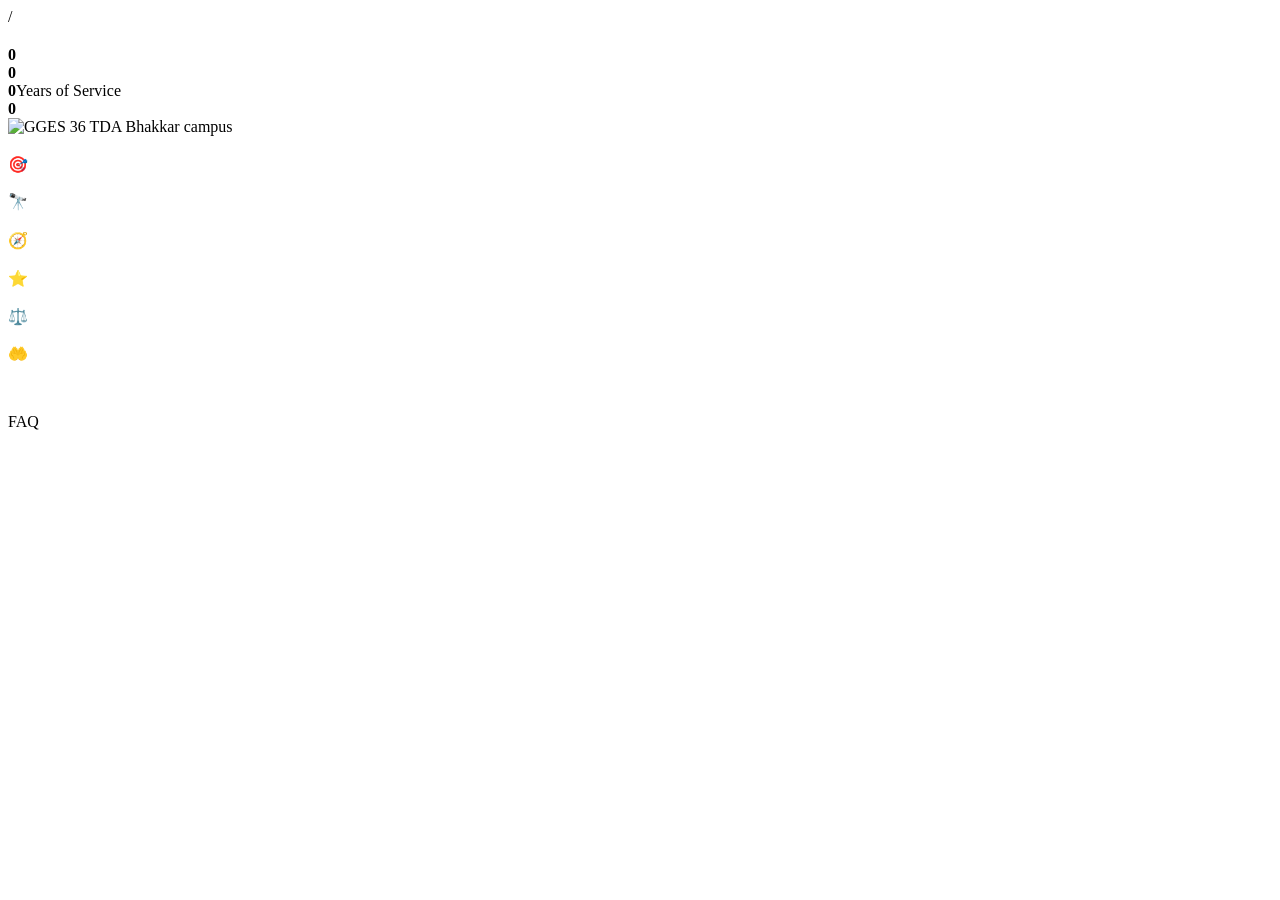
==== about.html @ c44a7a9c "Add files via upload" ====
<!DOCTYPE html>
<html lang="en" dir="ltr" data-theme="light">
<head>
<meta charset="UTF-8">
<meta name="viewport" content="width=device-width, initial-scale=1">
<title>About Us — GGES 36 TDA BHAKKAR</title>
<meta name="description" content="About GGES 36 TDA Bhakkar: mission, vision, core values, facilities, school information and frequently asked questions.">
<meta name="theme-color" content="#0b6e4f">
<link rel="icon" href="data:image/svg+xml,%3Csvg xmlns='http://www.w3.org/2000/svg' viewBox='0 0 64 64'%3E%3Crect width='64' height='64' rx='14' fill='%230b6e4f'/%3E%3Ctext x='32' y='43' font-family='Arial' font-size='30' font-weight='bold' fill='white' text-anchor='middle'%3EG%3C/text%3E%3C/svg%3E">
<link rel="stylesheet" href="assets/css/style.css">
</head>
<body>
<div id="site-header"></div>

<main id="main">
  <section class="page-head">
    <div class="shell">
      <nav class="crumbs" aria-label="Breadcrumb">
        <a href="index.html" data-i18n="nav.home"></a><span>/</span><span data-i18n="nav.about"></span>
      </nav>
      <h1 data-i18n="about.title"></h1>
      <p data-i18n="about.intro"></p>
    </div>
  </section>

  <!-- intro -->
  <section class="section">
    <div class="shell grid g-2" style="gap:2.2rem;align-items:center">
      <div class="reveal">
        <span class="eyebrow" data-i18n="about.eyebrow"></span>
        <h2 class="mt-2 mb-2" data-i18n="about.title"></h2>
        <p class="lead" id="aboutLong"></p>
        <div class="stats mt-3">
          <div class="stat"><b data-count="640" data-count-suffix="+">0</b><span data-i18n="home.statStudents"></span></div>
          <div class="stat"><b data-count="18">0</b><span data-i18n="home.statTeachers"></span></div>
          <div class="stat"><b data-count="40" data-count-suffix="+">0</b><span>Years of Service</span></div>
          <div class="stat"><b data-count="96" data-count-suffix="%">0</b><span data-i18n="home.statPass"></span></div>
        </div>
      </div>
      <figure class="card reveal" data-delay="100" style="margin:0">
        <img class="card__media" style="aspect-ratio:4/3"
             src="assets/images/school-gate.jpeg"
             alt="GGES 36 TDA Bhakkar campus" loading="lazy">
        <figcaption class="card__body"><h3 data-setting="schoolName"></h3><p class="muted small" data-setting="tagline"></p></figcaption>
      </figure>
    </div>
  </section>

  <!-- mission / vision -->
  <section class="section section--alt">
    <div class="shell grid g-2">
      <article class="card reveal">
        <div class="card__body">
          <span class="tile__icon" style="background:var(--gold-100);color:var(--gold-600)">🎯</span>
          <h3 class="mt-2" data-i18n="about.missionTitle"></h3>
          <p class="muted mt-2" data-i18n="about.missionText"></p>
        </div>
      </article>
      <article class="card reveal" data-delay="100">
        <div class="card__body">
          <span class="tile__icon">🔭</span>
          <h3 class="mt-2" data-i18n="about.visionTitle"></h3>
          <p class="muted mt-2" data-i18n="about.visionText"></p>
        </div>
      </article>
    </div>
  </section>

  <!-- values -->
  <section class="section">
    <div class="shell">
      <div class="section-head center reveal">
        <span class="eyebrow" data-i18n="about.valuesTitle"></span>
        <h2 class="mt-2" data-i18n="about.valuesTitle"></h2>
        <span class="title-rule"></span>
      </div>
      <div class="grid g-4">
        <article class="card reveal"><div class="card__body center">
          <span class="tile__icon" style="margin-inline:auto">🧭</span>
          <h3 class="mt-2" data-i18n="about.v1"></h3><p class="muted small" data-i18n="about.v1t"></p>
        </div></article>
        <article class="card reveal" data-delay="80"><div class="card__body center">
          <span class="tile__icon" style="margin-inline:auto">⭐</span>
          <h3 class="mt-2" data-i18n="about.v2"></h3><p class="muted small" data-i18n="about.v2t"></p>
        </div></article>
        <article class="card reveal" data-delay="160"><div class="card__body center">
          <span class="tile__icon" style="margin-inline:auto">⚖️</span>
          <h3 class="mt-2" data-i18n="about.v3"></h3><p class="muted small" data-i18n="about.v3t"></p>
        </div></article>
        <article class="card reveal" data-delay="240"><div class="card__body center">
          <span class="tile__icon" style="margin-inline:auto">🤲</span>
          <h3 class="mt-2" data-i18n="about.v4"></h3><p class="muted small" data-i18n="about.v4t"></p>
        </div></article>
      </div>
    </div>
  </section>

  <!-- facilities + school info -->
  <section class="section section--alt">
    <div class="shell grid g-2" style="gap:2.2rem;align-items:start">
      <div class="reveal">
        <h2 class="mb-3" data-i18n="about.facilitiesTitle"></h2>
        <ul class="grid" style="gap:.6rem" id="facilityList"></ul>
      </div>
      <div class="panel reveal" data-delay="100">
        <h3 class="mb-3" data-i18n="about.schoolInfo"></h3>
        <div class="table-wrap">
          <table class="data" style="min-width:0">
            <tbody>
              <tr><th style="width:42%"><span data-i18n="about.established"></span></th><td class="cell-strong" data-setting="established"></td></tr>
              <tr><th><span data-i18n="about.affiliation"></span></th><td data-i18n="about.affiliationValue"></td></tr>
              <tr><th><span data-i18n="about.medium"></span></th><td data-i18n="about.mediumValue"></td></tr>
              <tr><th><span data-i18n="about.grades"></span></th><td data-i18n="about.gradesValue"></td></tr>
              <tr><th><span data-i18n="about.principal"></span></th><td class="cell-strong" data-setting="principalName"></td></tr>
              <tr><th><span data-i18n="common.officeHours"></span></th><td data-setting="officeHours"></td></tr>
              <tr><th><span data-i18n="common.address"></span></th><td data-setting="address"></td></tr>
            </tbody>
          </table>
        </div>
      </div>
    </div>
  </section>

  <!-- FAQ -->
  <section class="section">
    <div class="shell" style="max-width:60rem">
      <div class="section-head center reveal">
        <span class="eyebrow">FAQ</span>
        <h2 class="mt-2" data-i18n="about.faq"></h2>
        <span class="title-rule"></span>
      </div>
      <div class="reveal" id="faqBox"></div>
    </div>
  </section>

  <!-- CTA -->
  <section class="section section--tight">
    <div class="shell">
      <div class="panel center reveal">
        <h2 data-i18n="home.ctaTitle"></h2>
        <p class="mt-2 muted" data-i18n="home.ctaText"></p>
        <div class="row mt-3" style="justify-content:center">
          <a class="btn btn--primary" href="admissions.html" data-i18n="home.ctaButton"></a>
          <a class="btn btn--outline" href="gallery.html" data-i18n="nav.gallery"></a>
        </div>
      </div>
    </div>
  </section>
</main>

<div id="site-footer"></div>

<script src="assets/js/store.js"></script>
<script src="assets/js/i18n.js"></script>
<script src="assets/js/app.js"></script>
<script>
(function () {
  'use strict';
  var $ = App.$, esc = App.esc;
  App.init({ active: 'about' });

  var FACILITIES = ['about.fac1','about.fac2','about.fac3','about.fac4','about.fac5','about.fac6','about.fac7','about.fac8'];
  var FAQ = [['about.q1','about.a1'],['about.q2','about.a2'],['about.q3','about.a3'],['about.q4','about.a4']];

  function paint() {
    var lang = I18N.lang();
    var s = Store.settings();
    $('#aboutLong').textContent = (lang === 'ur' && s.aboutLongUr) ? s.aboutLongUr : (s.aboutLong || '');

    $('#facilityList').innerHTML = FACILITIES.map(function (k) {
      return '<li class="card card--flat" style="border-style:dashed"><div class="card__body" style="padding:.8rem 1rem;display:flex;gap:.7rem;align-items:center">' +
        '<span style="color:var(--green-600);font-weight:800">✓</span><span style="font-size:.92rem">' + esc(I18N.t(k)) + '</span></div></li>';
    }).join('');

    $('#faqBox').innerHTML = FAQ.map(function (pair, i) {
      return '<details class="acc"' + (i === 0 ? ' open' : '') + '>' +
        '<summary>' + esc(I18N.t(pair[0])) + '</summary>' +
        '<div class="acc__body">' + esc(I18N.t(pair[1])) + '</div>' +
      '</details>';
    }).join('');
  }

  paint();
  document.addEventListener('gges:langchange', paint);
  Store.subscribe('settings', paint);
})();
</script>
</body>
</html>
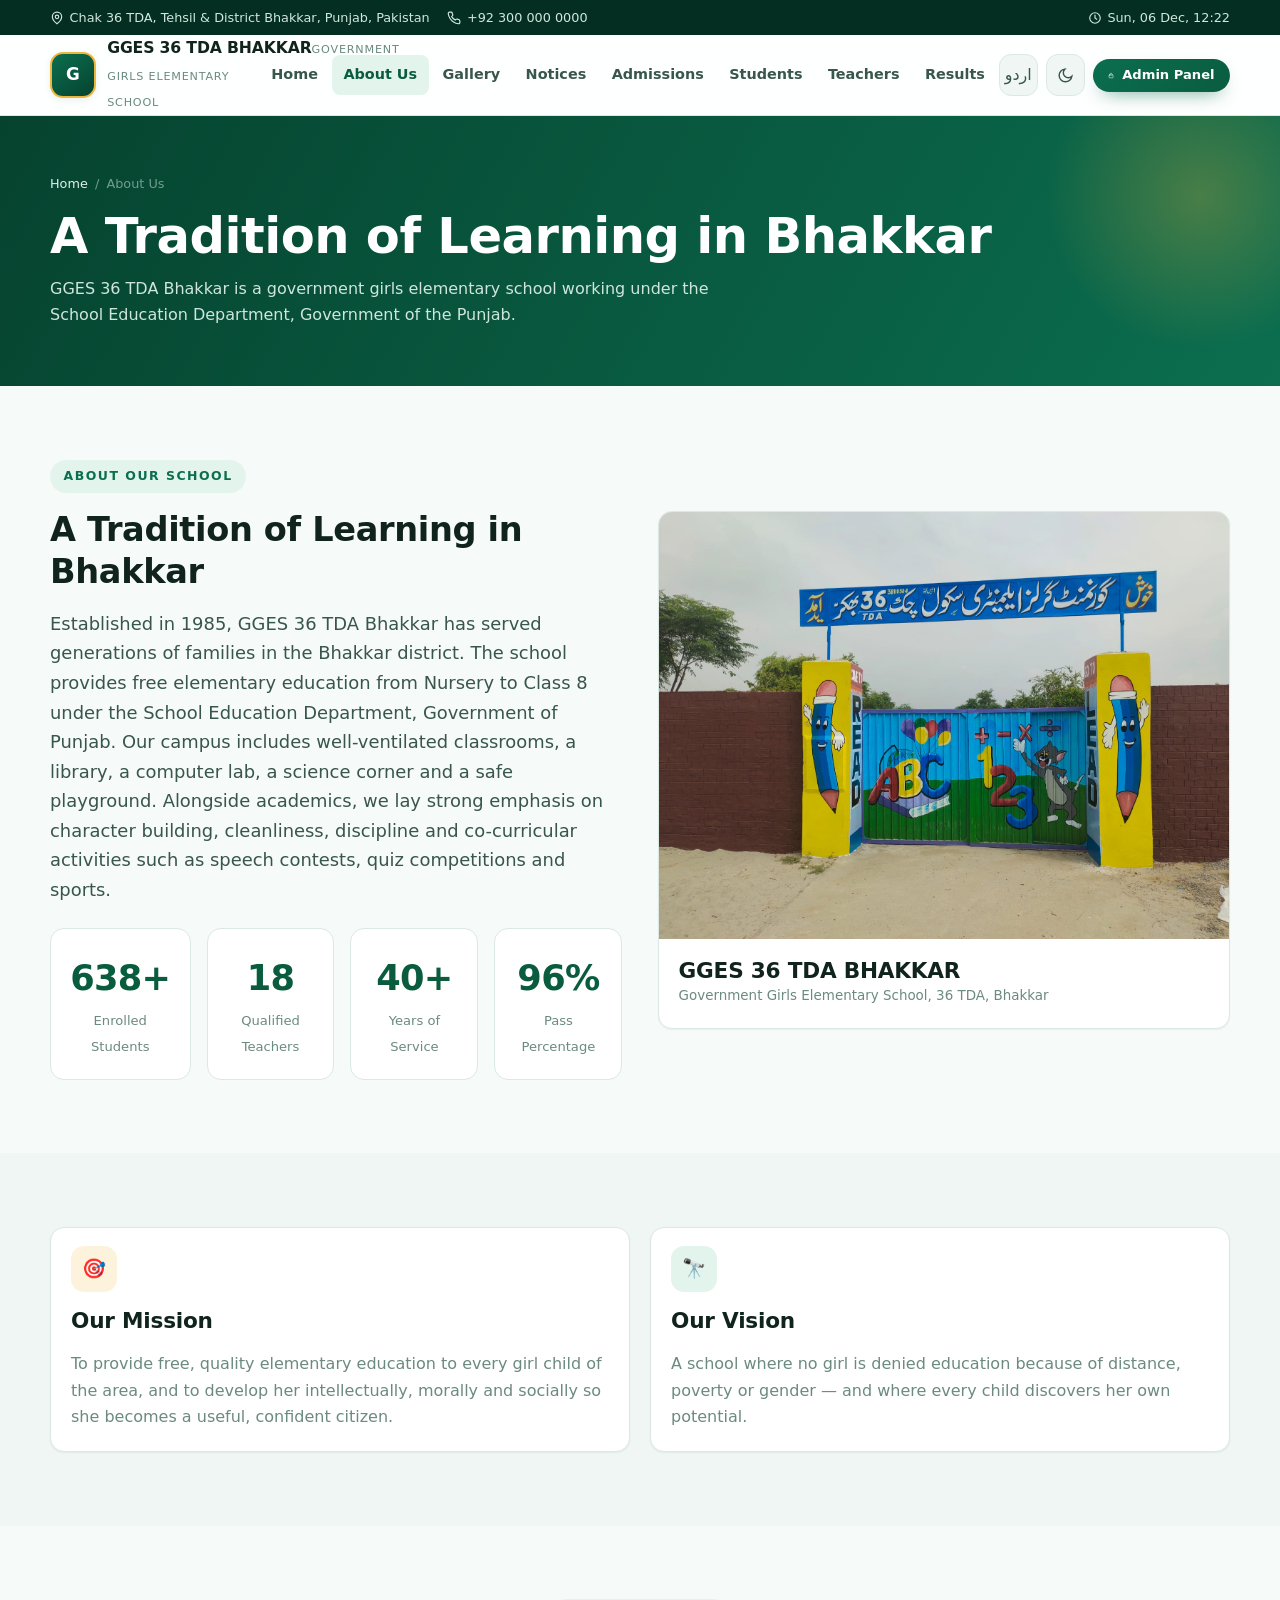
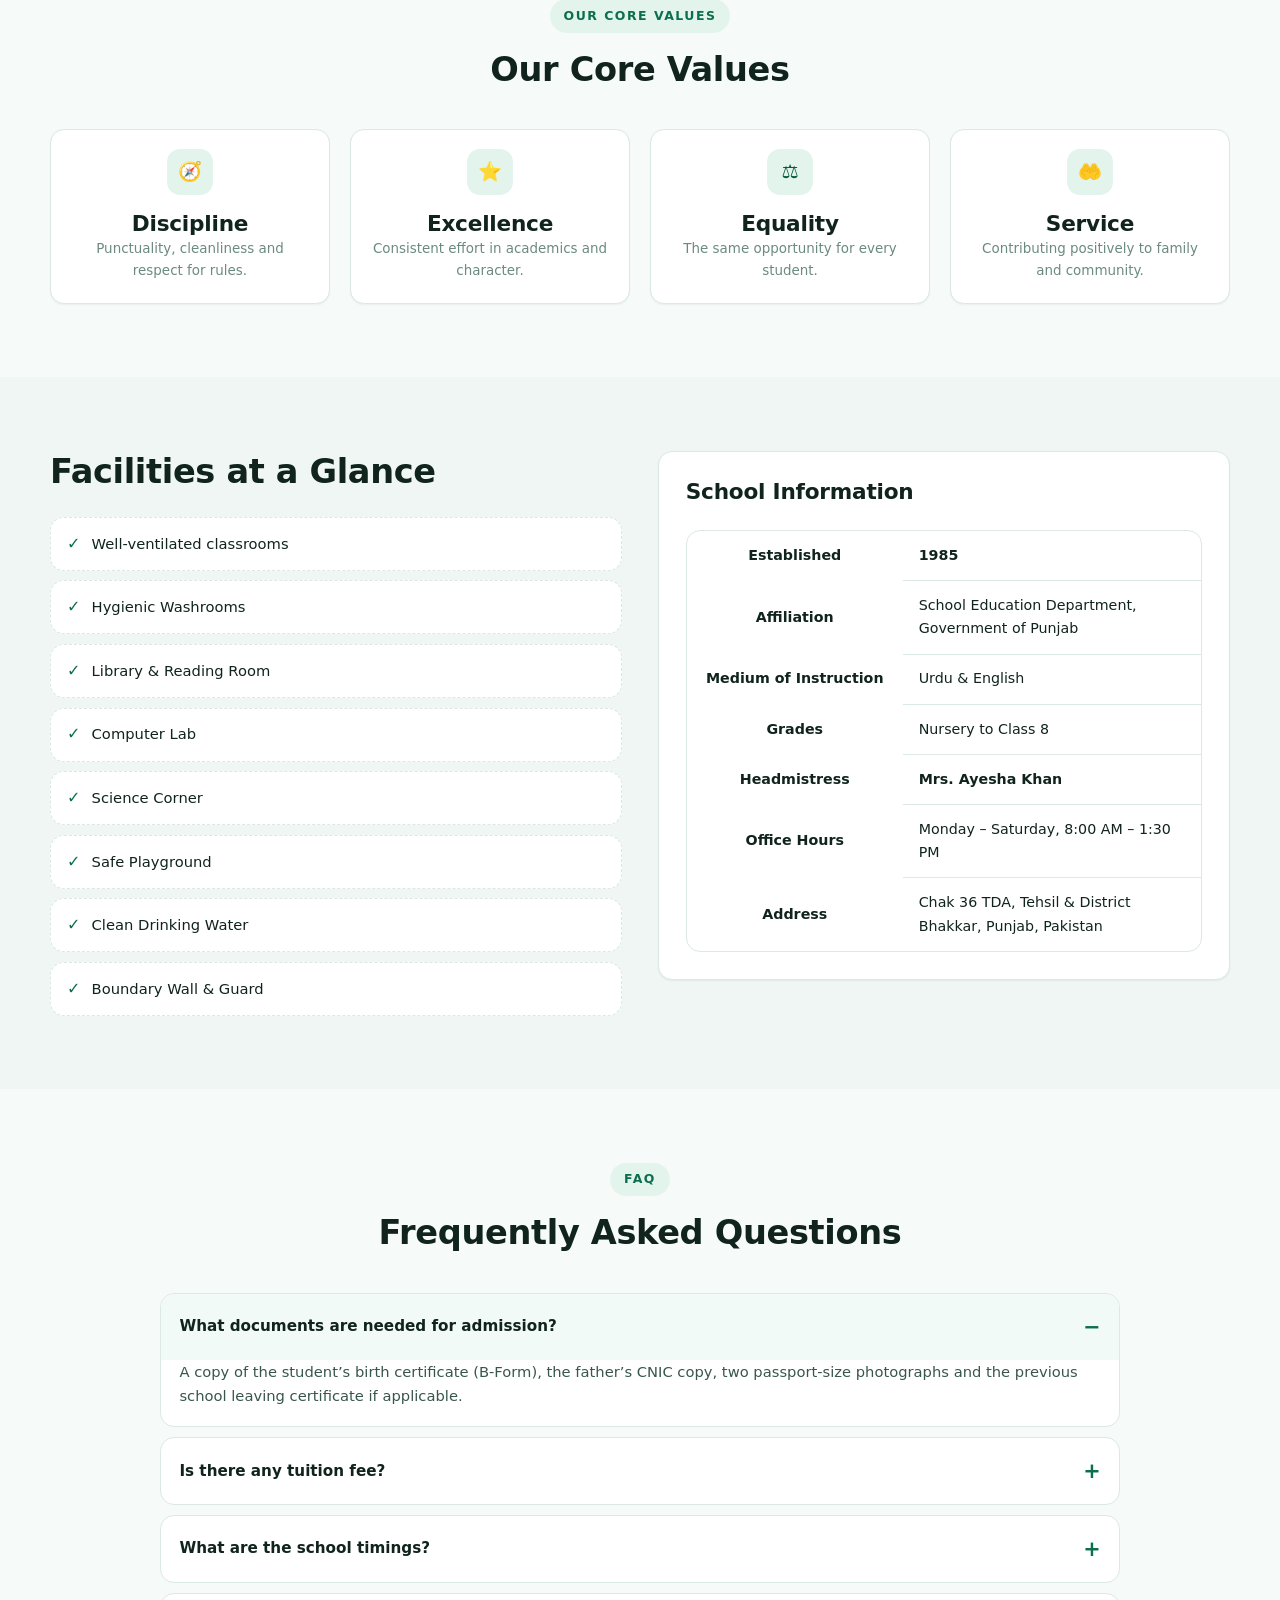
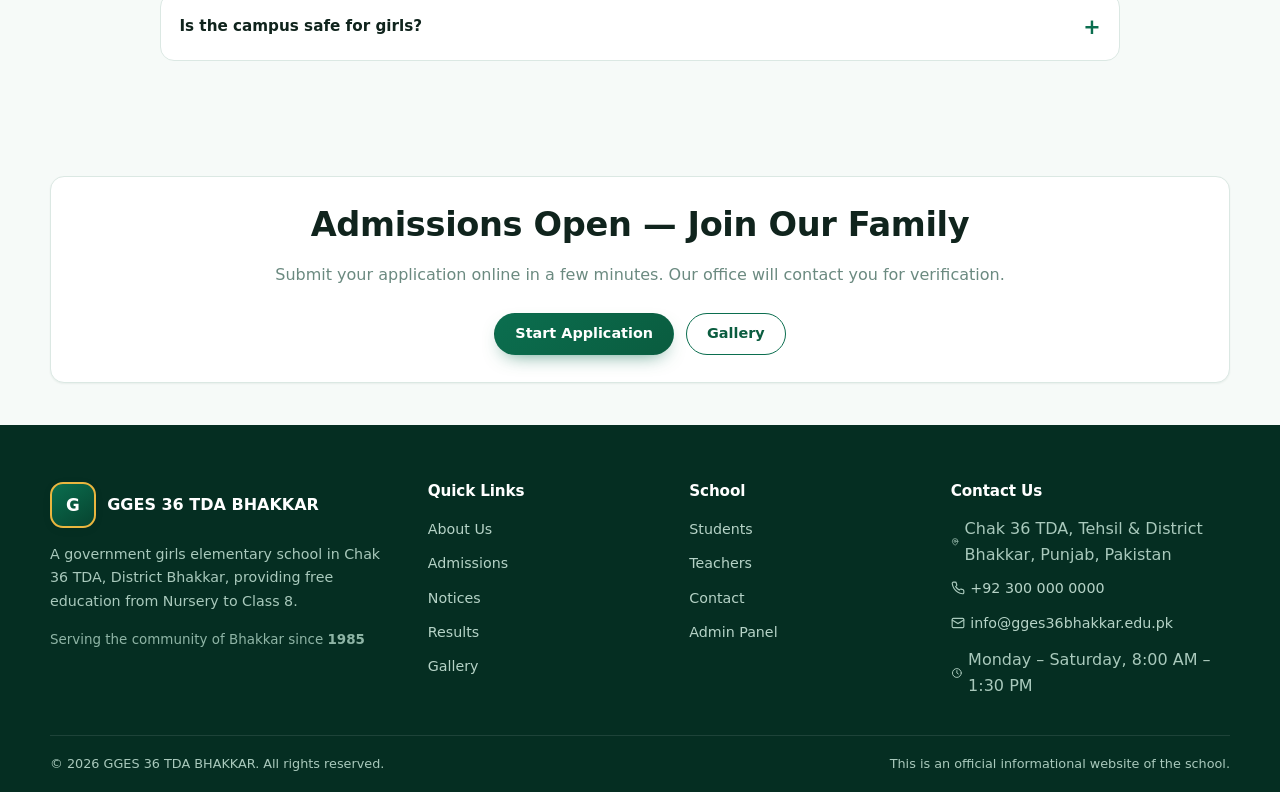
==== commit 6b7f8b2c: "Move school content to a shared Supabase backend The admin panel previously wrote only to the visito" ====
--- a/about.html
+++ b/about.html
@@ -150,6 +150,7 @@
 
 <div id="site-footer"></div>
 
+<script src="assets/js/vendor/supabase.js"></script>
 <script src="assets/js/store.js"></script>
 <script src="assets/js/i18n.js"></script>
 <script src="assets/js/app.js"></script>
--- a/assets/css/style.css
+++ b/assets/css/style.css
@@ -0,0 +1,688 @@
+/* ==========================================================================
+   GGES 36 TDA BHAKKAR — Design System
+   Government Girls Elementary School, 36 TDA, Bhakkar
+   ========================================================================== */
+
+/* ---------- Fonts ---------- */
+@import url('https://fonts.googleapis.com/css2?family=Plus+Jakarta+Sans:wght@400;500;600;700;800&family=Noto+Nastaliq+Urdu:wght@400;600;700&display=swap');
+
+/* ---------- Tokens ---------- */
+:root {
+  --green-900: #052e22;
+  --green-800: #06432f;
+  --green-700: #0a5c3f;
+  --green-600: #0b6e4f;
+  --green-500: #12855f;
+  --green-400: #2aa377;
+  --green-100: #e3f4ed;
+  --green-50: #f1faf6;
+
+  --gold-600: #b7791f;
+  --gold-500: #d99b23;
+  --gold-400: #eab63f;
+  --gold-100: #fdf3dd;
+
+  --ink: #10241d;
+  --ink-2: #38564c;
+  --muted: #6b8a80;
+  --line: #dbe8e3;
+  --bg: #f6faf8;
+  --surface: #ffffff;
+  --surface-2: #f0f6f3;
+
+  --danger: #c0392b;
+  --danger-soft: #fdeceb;
+  --warn: #b7791f;
+  --warn-soft: #fdf3dd;
+  --info: #1b6ca8;
+  --info-soft: #e8f2fa;
+  --ok: #12855f;
+  --ok-soft: #e3f4ed;
+
+  --radius-sm: 8px;
+  --radius: 14px;
+  --radius-lg: 22px;
+  --radius-full: 999px;
+
+  --shadow-xs: 0 1px 2px rgba(5, 46, 34, .06);
+  --shadow-sm: 0 2px 8px rgba(5, 46, 34, .07);
+  --shadow: 0 10px 30px -12px rgba(5, 46, 34, .22);
+  --shadow-lg: 0 24px 60px -20px rgba(5, 46, 34, .32);
+
+  --shell: 1180px;
+  --header-h: 70px;
+  --ease: cubic-bezier(.22, .61, .36, 1);
+}
+
+[data-theme="dark"] {
+  --ink: #e8f3ee;
+  --ink-2: #b9d2c8;
+  --muted: #8aa79c;
+  --line: #1e3a30;
+  --bg: #071a13;
+  --surface: #0c241b;
+  --surface-2: #102d22;
+  --green-50: #0c241b;
+  --green-100: #123528;
+  --shadow: 0 10px 30px -12px rgba(0, 0, 0, .6);
+  --shadow-lg: 0 24px 60px -20px rgba(0, 0, 0, .7);
+}
+
+/* ---------- Reset ---------- */
+*, *::before, *::after { box-sizing: border-box; }
+* { margin: 0; padding: 0; }
+html { -webkit-text-size-adjust: 100%; scroll-behavior: smooth; }
+@media (prefers-reduced-motion: reduce) {
+  html { scroll-behavior: auto; }
+  *, *::before, *::after { animation-duration: .001ms !important; transition-duration: .001ms !important; }
+}
+body {
+  font-family: 'Plus Jakarta Sans', system-ui, -apple-system, 'Segoe UI', Roboto, sans-serif;
+  background: var(--bg);
+  color: var(--ink);
+  line-height: 1.65;
+  font-size: 16px;
+  overflow-x: hidden;
+  -webkit-font-smoothing: antialiased;
+}
+img, svg, video { display: block; max-width: 100%; }
+img { height: auto; }
+button, input, select, textarea { font: inherit; color: inherit; }
+button { cursor: pointer; background: none; border: 0; }
+a { color: var(--green-600); text-decoration: none; }
+a:hover { color: var(--green-700); }
+ul, ol { list-style: none; }
+table { border-collapse: collapse; width: 100%; }
+:focus-visible { outline: 3px solid var(--gold-400); outline-offset: 2px; border-radius: 6px; }
+
+/* Urdu typography */
+html[lang="ur"] body {
+  font-family: 'Noto Nastaliq Urdu', 'Plus Jakarta Sans', serif;
+  line-height: 2.1;
+}
+html[lang="ur"] h1, html[lang="ur"] h2, html[lang="ur"] h3, html[lang="ur"] h4 {
+  line-height: 1.9;
+  font-family: 'Noto Nastaliq Urdu', serif;
+}
+html[dir="rtl"] .flip-icon { transform: scaleX(-1); }
+
+/* ---------- Layout ---------- */
+.shell { width: min(100% - 2.2rem, var(--shell)); margin-inline: auto; }
+.section { padding: clamp(2.6rem, 6vw, 4.6rem) 0; }
+.section--tight { padding: clamp(1.8rem, 4vw, 2.6rem) 0; }
+.section--alt { background: var(--surface-2); }
+.grid { display: grid; gap: 1.25rem; }
+.g-2 { grid-template-columns: repeat(2, 1fr); }
+.g-3 { grid-template-columns: repeat(3, 1fr); }
+.g-4 { grid-template-columns: repeat(4, 1fr); }
+.row { display: flex; gap: .75rem; flex-wrap: wrap; align-items: center; }
+.between { display: flex; gap: 1rem; align-items: center; justify-content: space-between; flex-wrap: wrap; }
+.center { text-align: center; }
+.stack > * + * { margin-top: 1rem; }
+.mt-1 { margin-top: .5rem; } .mt-2 { margin-top: 1rem; } .mt-3 { margin-top: 1.5rem; }
+.mb-2 { margin-bottom: 1rem; } .mb-3 { margin-bottom: 1.5rem; }
+.hide { display: none !important; }
+.spacer { flex: 1; }
+
+/* ---------- Headings ---------- */
+h1, h2, h3, h4 { line-height: 1.25; color: var(--ink); font-weight: 800; letter-spacing: -.01em; }
+h1 { font-size: clamp(1.85rem, 4.6vw, 3.1rem); }
+h2 { font-size: clamp(1.45rem, 3.2vw, 2.1rem); }
+h3 { font-size: clamp(1.1rem, 2.1vw, 1.35rem); }
+h4 { font-size: 1.02rem; }
+.lead { font-size: clamp(1rem, 1.5vw, 1.12rem); color: var(--ink-2); }
+.muted { color: var(--muted); }
+.small { font-size: .84rem; }
+.tiny { font-size: .75rem; }
+.eyebrow {
+  display: inline-flex; align-items: center; gap: .5rem;
+  font-size: .78rem; font-weight: 700; letter-spacing: .12em; text-transform: uppercase;
+  color: var(--green-600); background: var(--green-100);
+  padding: .4rem .85rem; border-radius: var(--radius-full);
+}
+html[lang="ur"] .eyebrow { letter-spacing: 0; text-transform: none; font-size: .9rem; }
+.section-head { max-width: 46rem; margin-bottom: clamp(1.6rem, 3vw, 2.4rem); }
+.section-head.center { margin-inline: auto; }
+.section-head p { color: var(--ink-2); margin-top: .6rem; }
+.title-rule { width: 64px; height: 4px; border-radius: 99px; background: linear-gradient(90deg, var(--green-600), var(--gold-400)); margin-top: .9rem; }
+.section-head.center .title-rule { margin-inline: auto; }
+
+/* ---------- Top bar ---------- */
+.topbar {
+  background: var(--green-900); color: #cfe7dd; font-size: .8rem;
+  padding: .45rem 0;
+}
+.topbar .shell { display: flex; align-items: center; gap: 1rem; flex-wrap: wrap; }
+.topbar a { color: #cfe7dd; }
+.topbar a:hover { color: #fff; }
+.topbar .tb-info { display: flex; gap: 1.1rem; flex-wrap: wrap; align-items: center; }
+.topbar .tb-right { margin-inline-start: auto; display: flex; gap: .5rem; align-items: center; }
+.tb-item { display: inline-flex; align-items: center; gap: .35rem; }
+
+/* ---------- Header ---------- */
+.site-header {
+  position: sticky; top: 0; z-index: 60;
+  background: color-mix(in srgb, var(--surface) 88%, transparent);
+  backdrop-filter: blur(14px) saturate(1.4);
+  border-bottom: 1px solid var(--line);
+  transition: box-shadow .25s var(--ease);
+}
+.site-header.is-stuck { box-shadow: var(--shadow-sm); }
+.nav { display: flex; align-items: center; gap: 1rem; min-height: var(--header-h); }
+.brand { display: flex; align-items: center; gap: .7rem; color: var(--ink); min-width: 0; }
+.brand:hover { color: var(--ink); }
+.brand__logo {
+  width: 46px; height: 46px; flex: 0 0 46px; border-radius: 13px;
+  background: linear-gradient(145deg, var(--green-600), var(--green-800));
+  display: grid; place-items: center; color: #fff; font-weight: 800; font-size: 1.05rem;
+  box-shadow: var(--shadow-sm); overflow: hidden; border: 2px solid var(--gold-400);
+}
+.brand__logo img { width: 100%; height: 100%; object-fit: cover; }
+.brand__text { min-width: 0; }
+.brand__name { font-weight: 800; font-size: .98rem; line-height: 1.2; letter-spacing: -.01em; white-space: nowrap; overflow: hidden; text-overflow: ellipsis; }
+.brand__sub { font-size: .7rem; color: var(--muted); letter-spacing: .07em; text-transform: uppercase; }
+html[lang="ur"] .brand__sub { letter-spacing: 0; }
+
+.nav__links { display: flex; align-items: center; gap: .15rem; margin-inline-start: auto; }
+.nav__link {
+  padding: .5rem .72rem; border-radius: var(--radius-sm); font-size: .9rem; font-weight: 600;
+  color: var(--ink-2); white-space: nowrap; transition: background .18s var(--ease), color .18s var(--ease);
+}
+.nav__link:hover { background: var(--surface-2); color: var(--green-700); }
+.nav__link[aria-current="page"] { color: var(--green-700); background: var(--green-100); }
+.nav__actions { display: flex; align-items: center; gap: .5rem; }
+
+.nav-toggle {
+  display: none; width: 44px; height: 44px; border-radius: 12px;
+  border: 1px solid var(--line); background: var(--surface);
+  place-items: center; margin-inline-start: auto;
+}
+.nav-toggle span { display: block; width: 19px; height: 2px; background: var(--ink); border-radius: 2px; position: relative; }
+.nav-toggle span::before, .nav-toggle span::after {
+  content: ''; position: absolute; left: 0; width: 19px; height: 2px; background: var(--ink); border-radius: 2px; transition: transform .25s var(--ease), top .25s var(--ease);
+}
+.nav-toggle span::before { top: -6px; }
+.nav-toggle span::after { top: 6px; }
+body.nav-open .nav-toggle span { background: transparent; }
+body.nav-open .nav-toggle span::before { top: 0; transform: rotate(45deg); }
+body.nav-open .nav-toggle span::after { top: 0; transform: rotate(-45deg); }
+
+@media (max-width: 1080px) {
+  .nav-toggle { display: grid; }
+  .nav__links {
+    position: fixed; inset: calc(var(--header-h) + 1.6rem) 0 auto 0;
+    flex-direction: column; align-items: stretch; gap: .15rem;
+    background: var(--surface); border-block: 1px solid var(--line);
+    padding: .8rem 1.1rem 1.2rem; margin: 0;
+    max-height: calc(100vh - var(--header-h)); overflow-y: auto;
+    transform: translateY(-12px); opacity: 0; pointer-events: none;
+    transition: opacity .2s var(--ease), transform .2s var(--ease);
+    box-shadow: var(--shadow);
+  }
+  body.nav-open .nav__links { transform: translateY(0); opacity: 1; pointer-events: auto; }
+  .nav__link { padding: .8rem 1rem; font-size: 1rem; }
+  .nav__actions { margin-inline-start: 0; }
+}
+@media (max-width: 640px) {
+  .brand__name { font-size: .88rem; }
+  .nav__actions .btn--ghost { display: none; }
+}
+
+/* ---------- Buttons ---------- */
+.btn {
+  display: inline-flex; align-items: center; justify-content: center; gap: .5rem;
+  padding: .72rem 1.25rem; border-radius: var(--radius-full);
+  font-weight: 700; font-size: .9rem; line-height: 1.2; border: 1px solid transparent;
+  transition: transform .16s var(--ease), box-shadow .16s var(--ease), background .16s var(--ease), color .16s var(--ease);
+  white-space: nowrap; text-align: center;
+}
+.btn:active { transform: translateY(1px) scale(.99); }
+.btn--primary { background: linear-gradient(135deg, var(--green-600), var(--green-700)); color: #fff; box-shadow: 0 8px 20px -10px rgba(11, 110, 79, .8); }
+.btn--primary:hover { color: #fff; box-shadow: 0 14px 28px -12px rgba(11, 110, 79, .9); transform: translateY(-1px); }
+.btn--gold { background: linear-gradient(135deg, var(--gold-500), var(--gold-600)); color: #2a1c02; }
+.btn--gold:hover { color: #2a1c02; transform: translateY(-1px); }
+.btn--outline { border-color: var(--green-600); color: var(--green-700); background: transparent; }
+.btn--outline:hover { background: var(--green-100); color: var(--green-800); }
+.btn--ghost { background: var(--surface-2); color: var(--ink-2); }
+.btn--ghost:hover { color: var(--green-700); background: var(--green-100); }
+.btn--light { background: rgba(255, 255, 255, .16); color: #fff; border-color: rgba(255, 255, 255, .4); backdrop-filter: blur(6px); }
+.btn--light:hover { background: rgba(255, 255, 255, .28); color: #fff; }
+.btn--danger { background: var(--danger); color: #fff; }
+.btn--danger:hover { color: #fff; filter: brightness(1.06); }
+.btn--sm { padding: .48rem .9rem; font-size: .82rem; }
+.btn--xs { padding: .34rem .68rem; font-size: .76rem; }
+.btn--block { width: 100%; }
+.btn--icon { padding: .55rem; width: 40px; height: 40px; border-radius: 12px; }
+.btn[disabled] { opacity: .55; pointer-events: none; }
+.icon-btn {
+  width: 42px; height: 42px; border-radius: 12px; display: grid; place-items: center;
+  background: var(--surface-2); color: var(--ink-2); border: 1px solid var(--line);
+  transition: background .18s var(--ease), color .18s var(--ease);
+}
+.icon-btn:hover { background: var(--green-100); color: var(--green-700); }
+
+/* ---------- Hero ---------- */
+.hero {
+  position: relative; isolation: isolate; overflow: hidden;
+  color: #fff; padding: clamp(3.2rem, 9vw, 6rem) 0;
+  background: linear-gradient(120deg, rgba(5, 46, 34, .93) 0%, rgba(6, 67, 47, .86) 45%, rgba(10, 92, 63, .78) 100%);
+}
+.hero__bg {
+  position: absolute; inset: 0; z-index: -2;
+  width: 100%; height: 100%; object-fit: cover;
+  transform: scale(1.04);
+}
+.hero::after {
+  content: ''; position: absolute; inset: 0; z-index: -1;
+  background: linear-gradient(120deg, rgba(5, 46, 34, .95) 0%, rgba(6, 67, 47, .82) 50%, rgba(10, 92, 63, .72) 100%);
+  display: none;
+}
+.hero--img::after { display: block; }
+.hero__grid { display: grid; grid-template-columns: 1.15fr .85fr; gap: clamp(1.5rem, 4vw, 3rem); align-items: center; }
+.hero h1 { color: #fff; }
+.hero p { color: #cde3da; }
+.hero .eyebrow { background: rgba(255, 255, 255, .14); color: #f6e3b6; border: 1px solid rgba(255, 255, 255, .2); }
+.hero__cta { display: flex; gap: .75rem; flex-wrap: wrap; margin-top: 1.7rem; }
+.hero__stats { display: grid; grid-template-columns: repeat(3, 1fr); gap: .9rem; margin-top: 2.2rem; max-width: 34rem; }
+.hero__stat { background: rgba(255, 255, 255, .09); border: 1px solid rgba(255, 255, 255, .16); border-radius: var(--radius); padding: .85rem 1rem; backdrop-filter: blur(6px); }
+.hero__stat b { display: block; font-size: clamp(1.3rem, 3vw, 1.85rem); color: #f7dd9b; line-height: 1.2; }
+.hero__stat span { font-size: .78rem; color: #c8ded4; }
+.hero__card {
+  background: rgba(255, 255, 255, .1); border: 1px solid rgba(255, 255, 255, .18);
+  border-radius: var(--radius-lg); padding: 1.1rem; backdrop-filter: blur(12px);
+  box-shadow: var(--shadow-lg);
+}
+.hero__card img { border-radius: var(--radius); aspect-ratio: 4/3; object-fit: cover; width: 100%; }
+.hero__card-body { padding: .9rem .35rem .2rem; }
+.hero__card h3 { color: #fff; font-size: 1rem; }
+.hero__card p { font-size: .84rem; }
+@media (max-width: 900px) {
+  .hero__grid { grid-template-columns: 1fr; }
+  .hero__card { max-width: 30rem; }
+}
+@media (max-width: 520px) {
+  .hero__stats { grid-template-columns: 1fr 1fr; }
+}
+
+/* Page banner (sub pages) */
+.page-head {
+  position: relative; color: #fff; padding: clamp(2.2rem, 6vw, 3.6rem) 0;
+  background: linear-gradient(120deg, var(--green-800), var(--green-600));
+  overflow: hidden;
+}
+.page-head::after {
+  content: ''; position: absolute; inset-inline-end: -80px; inset-block-start: -80px;
+  width: 320px; height: 320px; border-radius: 50%;
+  background: radial-gradient(circle, rgba(234, 182, 63, .28), transparent 68%);
+}
+.page-head h1 { color: #fff; position: relative; }
+.page-head p { color: #cfe6dd; max-width: 44rem; margin-top: .5rem; position: relative; }
+.crumbs { display: flex; gap: .45rem; font-size: .8rem; color: #b8d6c9; margin-bottom: .7rem; flex-wrap: wrap; position: relative; }
+.crumbs a { color: #dff0e8; }
+.crumbs span { opacity: .6; }
+
+/* ---------- Cards ---------- */
+.card {
+  background: var(--surface); border: 1px solid var(--line); border-radius: var(--radius);
+  overflow: hidden; box-shadow: var(--shadow-xs);
+  transition: transform .2s var(--ease), box-shadow .2s var(--ease), border-color .2s var(--ease);
+}
+.card:hover { transform: translateY(-3px); box-shadow: var(--shadow); border-color: var(--green-400); }
+.card__body { padding: 1.15rem 1.25rem 1.3rem; }
+.card__media { aspect-ratio: 4/3; width: 100%; object-fit: cover; background: var(--surface-2); }
+.card__title { font-size: 1.05rem; font-weight: 700; }
+.card__meta { display: flex; gap: .75rem; flex-wrap: wrap; font-size: .78rem; color: var(--muted); margin-top: .35rem; }
+.card--flat { box-shadow: none; }
+.card--flat:hover { transform: none; }
+
+.panel { background: var(--surface); border: 1px solid var(--line); border-radius: var(--radius); padding: clamp(1.1rem, 2.6vw, 1.7rem); box-shadow: var(--shadow-xs); }
+.panel__head { display: flex; gap: .8rem; align-items: center; justify-content: space-between; flex-wrap: wrap; margin-bottom: 1.1rem; }
+.panel__head h2, .panel__head h3 { margin: 0; }
+
+/* Info tiles */
+.tile { display: flex; gap: .85rem; align-items: flex-start; }
+.tile__icon {
+  width: 46px; height: 46px; flex: 0 0 46px; border-radius: 13px; display: grid; place-items: center;
+  background: var(--green-100); color: var(--green-700); font-size: 1.2rem;
+}
+.tile h4 { margin-bottom: .15rem; }
+.tile p { font-size: .88rem; color: var(--ink-2); }
+
+/* Feature cards */
+.feature { position: relative; padding-top: 1.6rem; }
+.feature__badge {
+  position: absolute; top: -1px; inset-inline-start: 1.4rem; width: 52px; height: 52px; border-radius: 16px;
+  display: grid; place-items: center; font-size: 1.35rem; color: #fff;
+  background: linear-gradient(145deg, var(--green-500), var(--green-700)); box-shadow: var(--shadow-sm);
+}
+.feature h3 { margin-top: .7rem; }
+.feature p { color: var(--ink-2); font-size: .92rem; margin-top: .4rem; }
+
+/* Stats strip */
+.stats { display: grid; grid-template-columns: repeat(4, 1fr); gap: 1rem; }
+.stat { background: var(--surface); border: 1px solid var(--line); border-radius: var(--radius); padding: 1.2rem; text-align: center; }
+.stat b { display: block; font-size: clamp(1.5rem, 3.4vw, 2.2rem); color: var(--green-700); letter-spacing: -.02em; }
+.stat span { font-size: .82rem; color: var(--muted); }
+@media (max-width: 780px) { .stats { grid-template-columns: 1fr 1fr; } }
+
+/* ---------- Badges / pills ---------- */
+.badge {
+  display: inline-flex; align-items: center; gap: .35rem; padding: .22rem .6rem;
+  border-radius: var(--radius-full); font-size: .72rem; font-weight: 700; letter-spacing: .02em;
+  background: var(--surface-2); color: var(--ink-2); border: 1px solid var(--line);
+}
+.badge--ok { background: var(--ok-soft); color: var(--green-700); border-color: transparent; }
+.badge--gold { background: var(--gold-100); color: var(--gold-600); border-color: transparent; }
+.badge--warn { background: var(--warn-soft); color: var(--warn); border-color: transparent; }
+.badge--info { background: var(--info-soft); color: var(--info); border-color: transparent; }
+.badge--danger { background: var(--danger-soft); color: var(--danger); border-color: transparent; }
+.badge--live { background: var(--danger-soft); color: var(--danger); }
+.badge--live::before {
+  content: ''; width: 7px; height: 7px; border-radius: 50%; background: var(--danger);
+  animation: pulse 1.6s infinite;
+}
+@keyframes pulse { 0%, 100% { opacity: 1; transform: scale(1); } 50% { opacity: .35; transform: scale(.8); } }
+
+/* ---------- Announcement ticker ---------- */
+.ticker { background: var(--gold-100); border-block: 1px solid #f0dfb4; }
+.ticker .shell { display: flex; align-items: center; gap: .8rem; padding-block: .55rem; }
+.ticker__label {
+  flex: 0 0 auto; font-size: .74rem; font-weight: 800; letter-spacing: .06em; text-transform: uppercase;
+  background: var(--gold-500); color: #2a1c02; padding: .25rem .6rem; border-radius: var(--radius-sm);
+}
+.ticker__viewport { overflow: hidden; flex: 1; min-width: 0; }
+.ticker__track { display: flex; gap: 2.5rem; white-space: nowrap; animation: ticker 28s linear infinite; }
+.ticker__track:hover { animation-play-state: paused; }
+.ticker__item { font-size: .87rem; color: #6a4c07; font-weight: 600; }
+@keyframes ticker { from { transform: translateX(0); } to { transform: translateX(-50%); } }
+html[dir="rtl"] .ticker__track { animation-name: ticker-rtl; }
+@keyframes ticker-rtl { from { transform: translateX(0); } to { transform: translateX(50%); } }
+
+/* ---------- Notice list ---------- */
+.notice {
+  display: flex; gap: 1rem; padding: 1.05rem 1.15rem; border: 1px solid var(--line);
+  border-radius: var(--radius); background: var(--surface); transition: border-color .18s var(--ease), background .18s var(--ease);
+}
+.notice:hover { border-color: var(--green-400); background: var(--green-50); }
+.notice__date {
+  flex: 0 0 66px; text-align: center; background: var(--green-100); color: var(--green-700);
+  border-radius: var(--radius-sm); padding: .45rem .3rem; height: fit-content;
+}
+.notice__date b { display: block; font-size: 1.25rem; line-height: 1.1; }
+.notice__date span { font-size: .68rem; text-transform: uppercase; letter-spacing: .06em; }
+.notice__body { min-width: 0; flex: 1; }
+.notice__body h3 { font-size: 1rem; }
+.notice__body p { font-size: .89rem; color: var(--ink-2); margin-top: .3rem; }
+.notice__foot { display: flex; gap: .6rem; flex-wrap: wrap; align-items: center; margin-top: .6rem; }
+
+/* ---------- Gallery ---------- */
+.filters { display: flex; gap: .5rem; flex-wrap: wrap; }
+.chip {
+  padding: .42rem .9rem; border-radius: var(--radius-full); font-size: .82rem; font-weight: 600;
+  background: var(--surface-2); color: var(--ink-2); border: 1px solid var(--line); transition: all .18s var(--ease);
+}
+.chip:hover { border-color: var(--green-400); color: var(--green-700); }
+.chip[aria-pressed="true"] { background: var(--green-600); color: #fff; border-color: var(--green-600); }
+
+.gallery-grid { display: grid; grid-template-columns: repeat(auto-fill, minmax(230px, 1fr)); gap: 1rem; }
+.gitem {
+  position: relative; border-radius: var(--radius); overflow: hidden; background: var(--surface-2);
+  cursor: zoom-in; border: 1px solid var(--line); aspect-ratio: 4/3;
+}
+.gitem img { width: 100%; height: 100%; object-fit: cover; transition: transform .45s var(--ease); }
+.gitem:hover img { transform: scale(1.07); }
+.gitem__cap {
+  position: absolute; inset: auto 0 0 0; padding: .9rem .9rem .7rem; color: #fff; font-size: .84rem; font-weight: 600;
+  background: linear-gradient(to top, rgba(5, 46, 34, .92), rgba(5, 46, 34, 0));
+  opacity: 0; transform: translateY(8px); transition: opacity .25s var(--ease), transform .25s var(--ease);
+}
+.gitem:hover .gitem__cap { opacity: 1; transform: translateY(0); }
+.gitem--wide { grid-column: span 2; aspect-ratio: 8/3.6; }
+@media (max-width: 640px) { .gitem--wide { grid-column: span 1; aspect-ratio: 4/3; } }
+
+/* Lightbox */
+.lightbox {
+  position: fixed; inset: 0; z-index: 200; background: rgba(3, 20, 14, .94);
+  display: none; place-items: center; padding: 1.2rem; backdrop-filter: blur(4px);
+}
+.lightbox.is-open { display: grid; }
+.lightbox img { max-width: min(1100px, 94vw); max-height: 82vh; border-radius: var(--radius); object-fit: contain; }
+.lightbox__cap { color: #d9ece4; text-align: center; margin-top: .8rem; font-size: .9rem; }
+.lightbox__close { position: absolute; top: 1rem; inset-inline-end: 1rem; color: #fff; background: rgba(255,255,255,.14); }
+.lightbox__nav { position: absolute; top: 50%; transform: translateY(-50%); color: #fff; background: rgba(255,255,255,.14); width: 46px; height: 46px; border-radius: 50%; display: grid; place-items: center; }
+.lightbox__nav--prev { inset-inline-start: 1rem; }
+.lightbox__nav--next { inset-inline-end: 1rem; }
+
+/* ---------- Forms ---------- */
+.form-grid { display: grid; grid-template-columns: 1fr 1fr; gap: 1rem 1.1rem; }
+.field { display: flex; flex-direction: column; gap: .38rem; }
+.field--full { grid-column: 1 / -1; }
+.field label { font-size: .85rem; font-weight: 700; color: var(--ink-2); }
+.field .req { color: var(--danger); }
+.input, .select, .textarea {
+  width: 100%; padding: .72rem .9rem; border-radius: var(--radius-sm);
+  border: 1px solid var(--line); background: var(--surface); color: var(--ink);
+  transition: border-color .16s var(--ease), box-shadow .16s var(--ease); font-size: .93rem;
+}
+.input::placeholder, .textarea::placeholder { color: var(--muted); opacity: .8; }
+.input:focus, .select:focus, .textarea:focus {
+  outline: none; border-color: var(--green-500); box-shadow: 0 0 0 4px var(--green-100);
+}
+.textarea { min-height: 118px; resize: vertical; }
+.select { appearance: none; background-image: url("data:image/svg+xml,%3Csvg xmlns='http://www.w3.org/2000/svg' width='12' height='8' viewBox='0 0 12 8'%3E%3Cpath fill='%236b8a80' d='M1 1l5 5 5-5'/%3E%3C/svg%3E"); background-repeat: no-repeat; background-position: right .9rem center; padding-inline-end: 2.2rem; }
+html[dir="rtl"] .select { background-position: left .9rem center; }
+.field .hint { font-size: .76rem; color: var(--muted); }
+.field .err { font-size: .76rem; color: var(--danger); font-weight: 600; display: none; }
+.field.has-error .input, .field.has-error .select, .field.has-error .textarea { border-color: var(--danger); box-shadow: 0 0 0 4px var(--danger-soft); }
+.field.has-error .err { display: block; }
+@media (max-width: 680px) { .form-grid { grid-template-columns: 1fr; } }
+
+.searchbar { position: relative; flex: 1; min-width: 220px; }
+.searchbar .input { padding-inline-start: 2.6rem; }
+.searchbar::before {
+  content: '⌕'; position: absolute; inset-inline-start: .95rem; top: 50%; transform: translateY(-50%);
+  color: var(--muted); font-size: 1.15rem; pointer-events: none;
+}
+
+/* Avatar */
+.avatar {
+  width: 74px; height: 74px; border-radius: 50%; object-fit: cover; border: 3px solid var(--green-100);
+  background: var(--green-100); display: grid; place-items: center; color: var(--green-700);
+  font-weight: 800; font-size: 1.3rem; flex: 0 0 auto;
+}
+.avatar--sm { width: 44px; height: 44px; font-size: .9rem; border-width: 2px; }
+.avatar--lg { width: 108px; height: 108px; font-size: 1.8rem; }
+
+.person { text-align: center; padding: 1.4rem 1rem; }
+.person .avatar { margin-inline: auto; margin-bottom: .8rem; }
+.person h3 { font-size: 1rem; margin-bottom: .15rem; }
+.person .role { font-size: .82rem; color: var(--green-600); font-weight: 700; }
+.person .meta { font-size: .78rem; color: var(--muted); margin-top: .45rem; }
+
+/* ---------- Tables ---------- */
+.table-wrap { overflow-x: auto; border: 1px solid var(--line); border-radius: var(--radius); background: var(--surface); -webkit-overflow-scrolling: touch; }
+table.data { min-width: 620px; font-size: .89rem; }
+table.data thead th {
+  background: var(--surface-2); text-align: start; padding: .8rem 1rem; font-size: .76rem;
+  text-transform: uppercase; letter-spacing: .07em; color: var(--muted); font-weight: 800;
+  border-bottom: 1px solid var(--line); white-space: nowrap;
+}
+html[lang="ur"] table.data thead th { text-transform: none; letter-spacing: 0; font-size: .84rem; }
+table.data tbody td { padding: .8rem 1rem; border-bottom: 1px solid var(--line); vertical-align: middle; }
+table.data tbody tr:last-child td { border-bottom: 0; }
+table.data tbody tr:hover { background: var(--green-50); }
+.cell-strong { font-weight: 700; }
+.grade { font-weight: 800; }
+.grade--A { color: var(--green-600); }
+.grade--B { color: var(--info); }
+.grade--C { color: var(--warn); }
+.grade--D, .grade--F { color: var(--danger); }
+
+/* Result card */
+.result-card { background: linear-gradient(150deg, var(--green-700), var(--green-900)); color: #fff; border-radius: var(--radius-lg); padding: 1.5rem; box-shadow: var(--shadow); }
+.result-card h3 { color: #fff; }
+.result-card .muted { color: #a9c9bc; }
+.result-card__rows { display: grid; grid-template-columns: repeat(auto-fit, minmax(110px, 1fr)); gap: .7rem; margin-top: 1.2rem; }
+.result-card__rows div { background: rgba(255, 255, 255, .1); border-radius: var(--radius-sm); padding: .6rem .75rem; }
+.result-card__rows b { display: block; color: #f7dd9b; font-size: 1.1rem; }
+.result-card__rows span { font-size: .74rem; color: #bcd8cc; }
+.marks-bar { height: 8px; border-radius: 99px; background: rgba(255, 255, 255, .18); overflow: hidden; }
+.marks-bar i { display: block; height: 100%; border-radius: 99px; background: linear-gradient(90deg, var(--gold-400), #fff); }
+
+/* ---------- Accordion / FAQ ---------- */
+.acc { border: 1px solid var(--line); border-radius: var(--radius); background: var(--surface); overflow: hidden; }
+.acc + .acc { margin-top: .6rem; }
+.acc summary {
+  list-style: none; cursor: pointer; padding: 1rem 1.15rem; font-weight: 700; font-size: .95rem;
+  display: flex; align-items: center; gap: .8rem; justify-content: space-between;
+}
+.acc summary::-webkit-details-marker { display: none; }
+.acc summary::after { content: '+'; font-size: 1.3rem; color: var(--green-600); font-weight: 700; }
+.acc[open] summary::after { content: '−'; }
+.acc[open] summary { background: var(--green-50); }
+.acc__body { padding: 0 1.15rem 1.1rem; color: var(--ink-2); font-size: .92rem; }
+
+/* ---------- Timeline ---------- */
+.timeline { position: relative; padding-inline-start: 1.6rem; }
+.timeline::before { content: ''; position: absolute; inset-block: .4rem 0; inset-inline-start: .38rem; width: 2px; background: var(--line); }
+.tl-item { position: relative; padding-bottom: 1.4rem; }
+.tl-item::before {
+  content: ''; position: absolute; inset-inline-start: -1.6rem; top: .4rem; width: 14px; height: 14px;
+  border-radius: 50%; background: var(--green-600); border: 3px solid var(--surface); box-shadow: 0 0 0 1px var(--line);
+}
+.tl-item h4 { font-size: .98rem; }
+.tl-item span { font-size: .78rem; color: var(--green-600); font-weight: 700; }
+.tl-item p { font-size: .89rem; color: var(--ink-2); margin-top: .2rem; }
+
+/* ---------- Modal ---------- */
+.modal { position: fixed; inset: 0; z-index: 190; background: rgba(3, 20, 14, .6); display: none; align-items: flex-start; justify-content: center; padding: 1.2rem; overflow-y: auto; backdrop-filter: blur(3px); }
+.modal.is-open { display: flex; }
+.modal__box {
+  background: var(--surface); border-radius: var(--radius-lg); width: min(660px, 100%);
+  box-shadow: var(--shadow-lg); margin: auto; animation: pop .22s var(--ease);
+}
+.modal__box--wide { width: min(880px, 100%); }
+@keyframes pop { from { opacity: 0; transform: translateY(14px) scale(.98); } to { opacity: 1; transform: none; } }
+.modal__head { display: flex; align-items: center; justify-content: space-between; gap: 1rem; padding: 1.15rem 1.35rem; border-bottom: 1px solid var(--line); }
+.modal__head h3 { font-size: 1.05rem; }
+.modal__body { padding: 1.35rem; }
+.modal__foot { padding: 1rem 1.35rem; border-top: 1px solid var(--line); display: flex; gap: .6rem; justify-content: flex-end; flex-wrap: wrap; }
+
+/* ---------- Toast ---------- */
+.toasts { position: fixed; z-index: 300; inset-block-end: 1.2rem; inset-inline-end: 1.2rem; display: flex; flex-direction: column; gap: .6rem; max-width: min(360px, 92vw); }
+.toast {
+  background: var(--surface); border: 1px solid var(--line); border-inline-start: 5px solid var(--green-600);
+  border-radius: var(--radius-sm); padding: .85rem 1rem; box-shadow: var(--shadow); animation: slideIn .28s var(--ease);
+  display: flex; gap: .7rem; align-items: flex-start;
+}
+.toast--error { border-inline-start-color: var(--danger); }
+.toast--warn { border-inline-start-color: var(--warn); }
+.toast--info { border-inline-start-color: var(--info); }
+.toast strong { display: block; font-size: .9rem; }
+.toast p { font-size: .83rem; color: var(--muted); margin: 0; }
+@keyframes slideIn { from { opacity: 0; transform: translateY(12px); } to { opacity: 1; transform: none; } }
+
+/* ---------- Empty state ---------- */
+.empty { text-align: center; padding: 3rem 1.2rem; color: var(--muted); border: 1px dashed var(--line); border-radius: var(--radius); background: var(--surface); }
+.empty__icon { font-size: 2.4rem; opacity: .55; margin-bottom: .5rem; }
+
+/* ---------- Skeleton ---------- */
+.skeleton { background: linear-gradient(90deg, var(--surface-2) 25%, var(--line) 37%, var(--surface-2) 63%); background-size: 400% 100%; animation: shimmer 1.4s infinite linear; border-radius: var(--radius-sm); }
+@keyframes shimmer { from { background-position: 100% 0; } to { background-position: -100% 0; } }
+
+/* ---------- Footer ---------- */
+.site-footer { background: var(--green-900); color: #a9c9bc; padding: clamp(2.4rem, 5vw, 3.6rem) 0 0; margin-top: auto; }
+.site-footer h4 { color: #fff; font-size: .95rem; margin-bottom: .9rem; }
+.site-footer a { color: #b6d3c7; font-size: .89rem; }
+.site-footer a:hover { color: #fff; }
+.footer-grid { display: grid; grid-template-columns: 1.5fr 1fr 1fr 1.2fr; gap: 1.8rem; }
+.footer-list li + li { margin-top: .5rem; }
+.footer-brand { display: flex; gap: .7rem; align-items: center; margin-bottom: .9rem; }
+.footer-brand b { color: #fff; font-size: 1rem; }
+.footer-bottom {
+  margin-top: 2.2rem; border-top: 1px solid rgba(255, 255, 255, .1); padding: 1.1rem 0;
+  display: flex; gap: .8rem; justify-content: space-between; flex-wrap: wrap; font-size: .8rem;
+}
+.social { display: flex; gap: .5rem; }
+.social a {
+  width: 38px; height: 38px; border-radius: 11px; display: grid; place-items: center;
+  background: rgba(255, 255, 255, .08); color: #cfe7dd; transition: background .18s var(--ease), color .18s var(--ease);
+}
+.social a:hover { background: var(--green-500); color: #fff; }
+@media (max-width: 900px) { .footer-grid { grid-template-columns: 1fr 1fr; } }
+@media (max-width: 560px) { .footer-grid { grid-template-columns: 1fr; } }
+
+/* ---------- Back to top ---------- */
+.to-top {
+  position: fixed; inset-block-end: 1.2rem; inset-inline-start: 1.2rem; z-index: 80;
+  width: 46px; height: 46px; border-radius: 50%; display: grid; place-items: center;
+  background: var(--green-700); color: #fff; box-shadow: var(--shadow);
+  opacity: 0; pointer-events: none; transition: opacity .25s var(--ease), transform .25s var(--ease); transform: translateY(10px);
+}
+.to-top.is-visible { opacity: 1; pointer-events: auto; transform: none; }
+
+/* ---------- Reveal animation ---------- */
+.reveal { opacity: 0; transform: translateY(22px); transition: opacity .6s var(--ease), transform .6s var(--ease); }
+.reveal.is-in { opacity: 1; transform: none; }
+
+/* ---------- Admin ---------- */
+.admin-body { background: var(--surface-2); }
+.login-wrap { min-height: 100vh; display: grid; place-items: center; padding: 1.4rem; background: linear-gradient(140deg, var(--green-800), var(--green-600) 65%, var(--green-500)); }
+.login-card { width: min(430px, 100%); background: var(--surface); border-radius: var(--radius-lg); padding: clamp(1.5rem, 4vw, 2.1rem); box-shadow: var(--shadow-lg); }
+.login-card .brand { justify-content: center; margin-bottom: 1.2rem; }
+
+.admin-shell { display: grid; grid-template-columns: 250px 1fr; min-height: 100vh; }
+.admin-side { background: var(--green-900); color: #bcd8cc; padding: 1.2rem 1rem; position: sticky; top: 0; height: 100vh; overflow-y: auto; }
+.admin-side .brand b { color: #fff; font-size: .95rem; }
+.admin-nav { margin-top: 1.5rem; display: flex; flex-direction: column; gap: .25rem; }
+.admin-nav button {
+  display: flex; align-items: center; gap: .7rem; padding: .68rem .8rem; border-radius: var(--radius-sm);
+  color: #bcd8cc; font-size: .89rem; font-weight: 600; text-align: start; width: 100%; transition: background .18s var(--ease), color .18s var(--ease);
+}
+.admin-nav button:hover { background: rgba(255, 255, 255, .08); color: #fff; }
+.admin-nav button.is-active { background: var(--green-600); color: #fff; }
+.admin-main { padding: clamp(1rem, 3vw, 1.8rem); min-width: 0; }
+.admin-head { display: flex; align-items: center; gap: 1rem; justify-content: space-between; flex-wrap: wrap; margin-bottom: 1.3rem; }
+.admin-head h1 { font-size: clamp(1.3rem, 3vw, 1.75rem); }
+.admin-tools { display: flex; gap: .6rem; flex-wrap: wrap; align-items: center; margin-bottom: 1rem; }
+.kpi { display: grid; grid-template-columns: repeat(auto-fit, minmax(160px, 1fr)); gap: 1rem; margin-bottom: 1.4rem; }
+.kpi__card { background: var(--surface); border: 1px solid var(--line); border-radius: var(--radius); padding: 1.05rem 1.15rem; }
+.kpi__card b { display: block; font-size: 1.7rem; color: var(--green-700); line-height: 1.2; }
+.kpi__card span { font-size: .8rem; color: var(--muted); }
+.admin-view { display: none; }
+.admin-view.is-active { display: block; }
+@media (max-width: 900px) {
+  .admin-shell { grid-template-columns: 1fr; }
+  .admin-side { position: static; height: auto; }
+  .admin-nav { flex-direction: row; overflow-x: auto; padding-bottom: .3rem; }
+  .admin-nav button { white-space: nowrap; }
+}
+
+/* upload dropzone */
+.drop {
+  border: 2px dashed var(--line); border-radius: var(--radius); padding: 1.6rem; text-align: center;
+  background: var(--surface-2); cursor: pointer; transition: border-color .18s var(--ease), background .18s var(--ease);
+}
+.drop:hover, .drop.is-over { border-color: var(--green-500); background: var(--green-50); }
+.drop b { display: block; color: var(--green-700); }
+.drop span { font-size: .84rem; color: var(--muted); }
+
+.thumb-grid { display: grid; grid-template-columns: repeat(auto-fill, minmax(150px, 1fr)); gap: .9rem; }
+.thumb { border: 1px solid var(--line); border-radius: var(--radius); overflow: hidden; background: var(--surface); }
+.thumb img { aspect-ratio: 4/3; object-fit: cover; width: 100%; }
+.thumb__body { padding: .6rem .7rem; }
+.thumb__body p { font-size: .82rem; font-weight: 600; margin-bottom: .45rem; word-break: break-word; }
+.thumb__acts { display: flex; gap: .35rem; }
+
+/* utility */
+.sr-only { position: absolute; width: 1px; height: 1px; padding: 0; margin: -1px; overflow: hidden; clip: rect(0 0 0 0); white-space: nowrap; border: 0; }
+.divider { height: 1px; background: var(--line); margin: 1.4rem 0; border: 0; }
+.scroll-x { overflow-x: auto; padding-bottom: .3rem; }
+.pill-tabs { display: flex; gap: .4rem; background: var(--surface-2); padding: .3rem; border-radius: var(--radius-full); width: fit-content; max-width: 100%; overflow-x: auto; }
+.pill-tabs button { padding: .45rem 1rem; border-radius: var(--radius-full); font-size: .85rem; font-weight: 600; color: var(--ink-2); white-space: nowrap; }
+.pill-tabs button.is-active { background: var(--surface); color: var(--green-700); box-shadow: var(--shadow-xs); }
+
+@media print {
+  .site-header, .topbar, .site-footer, .to-top, .toasts, .no-print { display: none !important; }
+  body { background: #fff; }
+}
